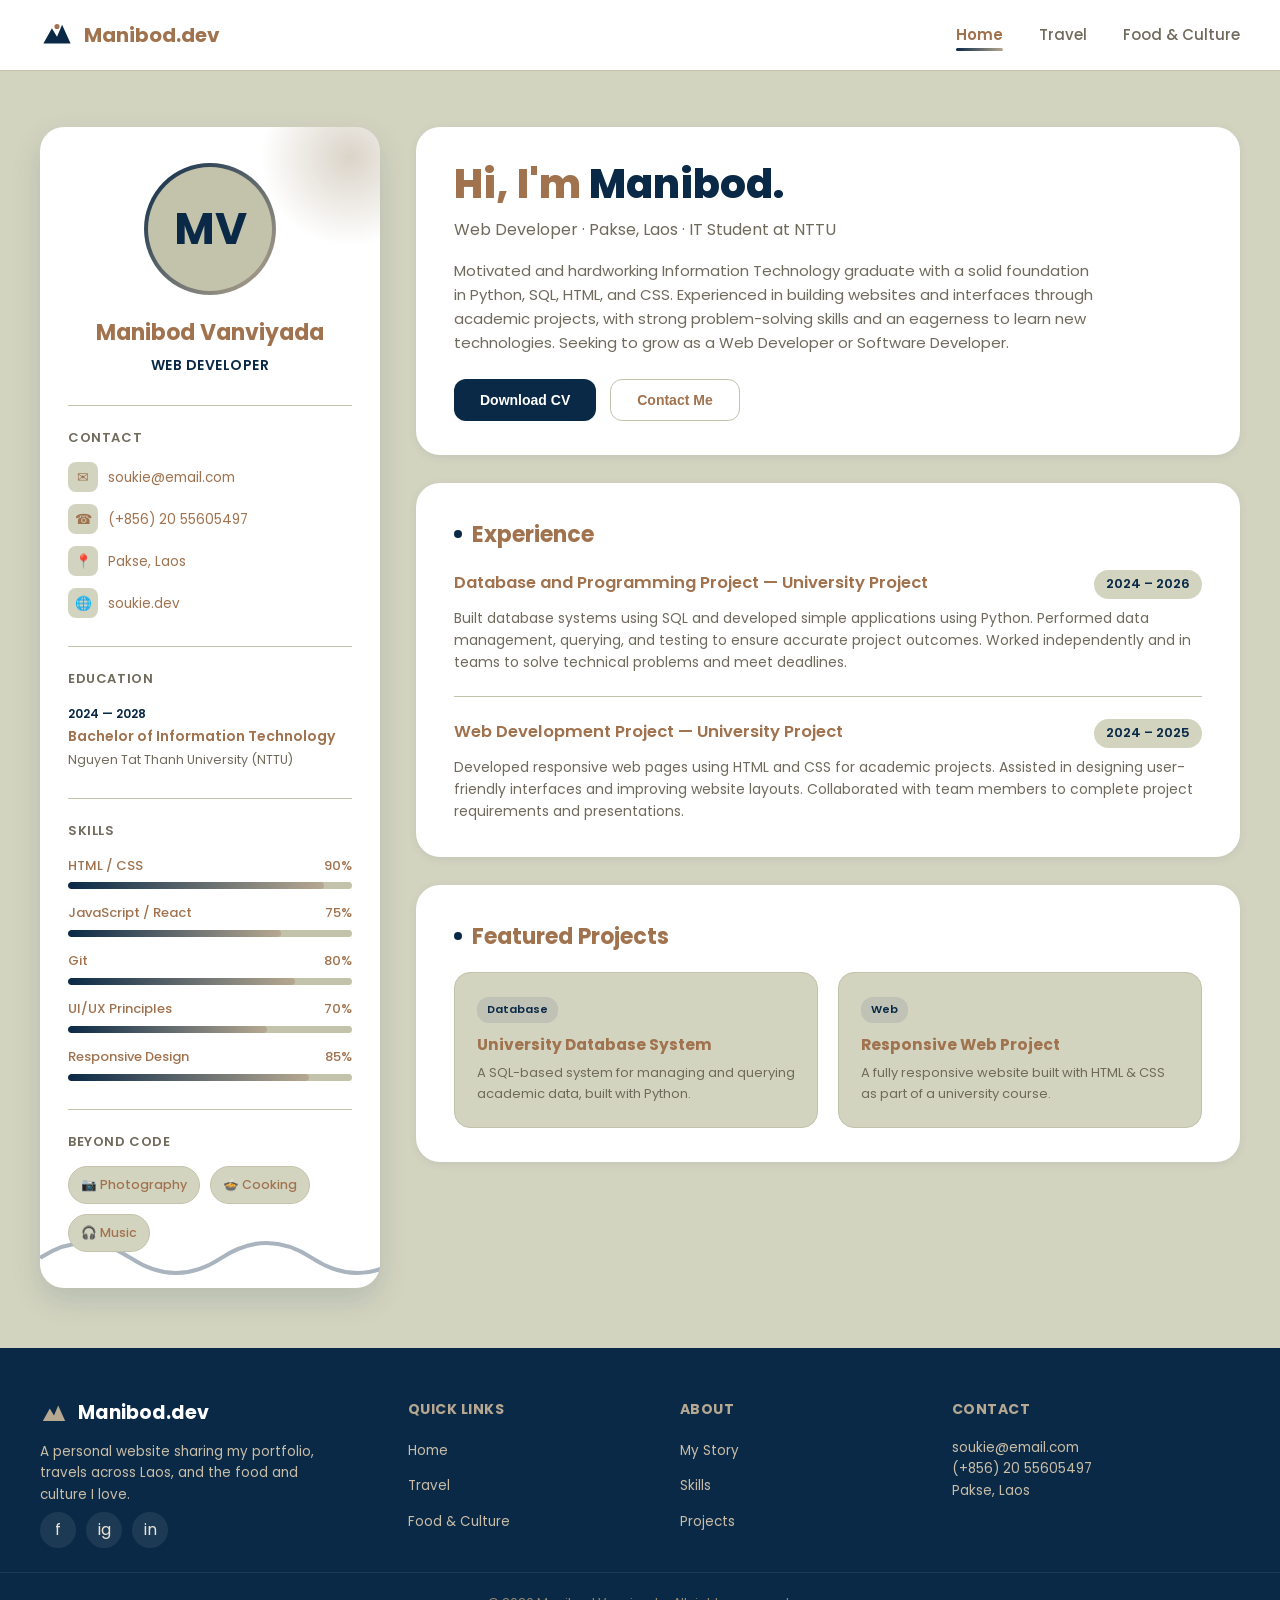
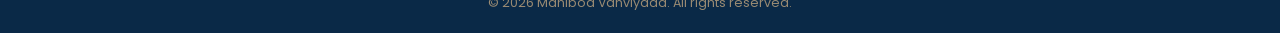
==== index.html @ 61a13a38 "Add files via upload" ====
<!DOCTYPE html>
<html lang="en">
<head>
<meta charset="UTF-8">
<meta name="viewport" content="width=device-width, initial-scale=1.0">
<title>Manibod Vanviyada — Portfolio</title>
<link rel="preconnect" href="https://fonts.googleapis.com">
<link href="https://fonts.googleapis.com/css2?family=Poppins:wght@300;400;500;600;700;800&display=swap" rel="stylesheet">
<link rel="stylesheet" href="styleID.css">
</head>
<body>

<header class="navbar">
  <div class="nav-inner">
    <a class="logo" href="#">
      <svg viewBox="0 0 40 40" fill="none" xmlns="http://www.w3.org/2000/svg">
        <path d="M4 30 L14 12 L20 22 L26 8 L36 30 Z" fill="#0A2947"/>
        <circle cx="20" cy="10" r="3" fill="#a0724e"/>
      </svg>
      Manibod.dev
    </a>
    <ul class="nav-links" id="navLinks">
      <li><a href="#" class="active">Home</a></li>
      <li><a href="#">Travel</a></li>
      <li><a href="#">Food &amp; Culture</a></li>
    </ul>
    <button class="hamburger" id="hamburgerBtn" aria-label="Menu">
      <span></span><span></span><span></span>
    </button>
  </div>
</header>

<div class="page-wrap">

  <!-- SIDEBAR -->
  <aside class="sidebar">
    <svg class="river-line" viewBox="0 0 300 70" preserveAspectRatio="none">
      <path d="M0 40 Q40 10 80 40 T160 40 T240 40 T320 40" stroke="#0A2947" stroke-width="4" fill="none"/>
    </svg>
    <div class="avatar-wrap">
      <div class="avatar-inner">MV</div>
    </div>
    <div class="side-name">Manibod Vanviyada</div>
    <div class="side-role">Web Developer</div>

    <div class="side-sec">
      <h4>Contact</h4>
      <div class="contact-item"><span class="ic">✉</span> soukie@email.com</div>
      <div class="contact-item"><span class="ic">☎</span> (+856) 20 55605497</div>
      <div class="contact-item"><span class="ic">📍</span> Pakse, Laos</div>
      <div class="contact-item"><span class="ic">🌐</span> soukie.dev</div>
    </div>

    <div class="side-sec">
      <h4>Education</h4>
      <div class="edu-item">
        <div class="yr">2024 — 2028</div>
        <div class="deg">Bachelor of Information Technology</div>
        <div class="school">Nguyen Tat Thanh University (NTTU)</div>
      </div>
    </div>

    <div class="side-sec">
      <h4>Skills</h4>
      <div class="skill-row">
        <div class="skill-top"><span>HTML / CSS</span><span>90%</span></div>
        <div class="skill-bar"><div class="skill-fill" style="width:90%"></div></div>
      </div>
      <div class="skill-row">
        <div class="skill-top"><span>JavaScript / React</span><span>75%</span></div>
        <div class="skill-bar"><div class="skill-fill" style="width:75%"></div></div>
      </div>
      <div class="skill-row">
        <div class="skill-top"><span>Git</span><span>80%</span></div>
        <div class="skill-bar"><div class="skill-fill" style="width:80%"></div></div>
      </div>
      <div class="skill-row">
        <div class="skill-top"><span>UI/UX Principles</span><span>70%</span></div>
        <div class="skill-bar"><div class="skill-fill" style="width:70%"></div></div>
      </div>
      <div class="skill-row">
        <div class="skill-top"><span>Responsive Design</span><span>85%</span></div>
        <div class="skill-bar"><div class="skill-fill" style="width:85%"></div></div>
      </div>
    </div>

    <div class="side-sec">
      <h4>Beyond Code</h4>
      <div class="interest-row">
        <span class="interest-chip">📷 Photography</span>
        <span class="interest-chip">🍲 Cooking</span>
        <span class="interest-chip">🎧 Music</span>
      </div>
    </div>
  </aside>

  <!-- MAIN CONTENT -->
  <main class="main-col">
    <section>
      <div class="intro-name">Hi, I'm <span>Manibod.</span></div>
      <div class="intro-role">Web Developer · Pakse, Laos · IT Student at NTTU</div>
      <p class="intro-text">Motivated and hardworking Information Technology graduate with a solid foundation in Python, SQL, HTML, and CSS. Experienced in building websites and interfaces through academic projects, with strong problem-solving skills and an eagerness to learn new technologies. Seeking to grow as a Web Developer or Software Developer.</p>
      <div class="intro-actions">
        <button class="btn btn-primary">Download CV</button>
        <button class="btn btn-outline">Contact Me</button>
      </div>
    </section>

    <section>
      <div class="section-title">Experience</div>
      <div class="exp-item">
        <div class="exp-top">
          <span class="exp-title">Database and Programming Project — University Project</span>
          <span class="exp-date">2024 – 2026</span>
        </div>
        <p class="exp-desc">Built database systems using SQL and developed simple applications using Python. Performed data management, querying, and testing to ensure accurate project outcomes. Worked independently and in teams to solve technical problems and meet deadlines.</p>
      </div>
      <div class="exp-item">
        <div class="exp-top">
          <span class="exp-title">Web Development Project — University Project</span>
          <span class="exp-date">2024 – 2025</span>
        </div>
        <p class="exp-desc">Developed responsive web pages using HTML and CSS for academic projects. Assisted in designing user-friendly interfaces and improving website layouts. Collaborated with team members to complete project requirements and presentations.</p>
      </div>
    </section>

    <section>
      <div class="section-title">Featured Projects</div>
      <div class="project-grid">
        <div class="project-card">
          <span class="project-tag">Database</span>
          <h4>University Database System</h4>
          <p>A SQL-based system for managing and querying academic data, built with Python.</p>
        </div>
        <div class="project-card">
          <span class="project-tag">Web</span>
          <h4>Responsive Web Project</h4>
          <p>A fully responsive website built with HTML &amp; CSS as part of a university course.</p>
        </div>
      </div>
    </section>
  </main>
</div>

<footer>
  <div class="footer-inner">
    <div>
      <div class="footer-logo">
        <svg width="28" height="28" viewBox="0 0 40 40" fill="none">
          <path d="M4 30 L14 12 L20 22 L26 8 L36 30 Z" fill="#b6a891"/>
        </svg>
        Manibod.dev
      </div>
      <p>A personal website sharing my portfolio, travels across Laos, and the food and culture I love.</p>
      <div class="social-icons">
        <a href="#">f</a><a href="#">ig</a><a href="#">in</a>
      </div>
    </div>
    <div>
      <h5>Quick Links</h5>
      <ul>
        <li><a href="#">Home</a></li>
        <li><a href="#">Travel</a></li>
        <li><a href="#">Food &amp; Culture</a></li>
      </ul>
    </div>
    <div>
      <h5>About</h5>
      <ul>
        <li><a href="#">My Story</a></li>
        <li><a href="#">Skills</a></li>
        <li><a href="#">Projects</a></li>
      </ul>
    </div>
    <div>
      <h5>Contact</h5>
      <p>soukie@email.com<br>(+856) 20 55605497<br>Pakse, Laos</p>
    </div>
  </div>
  <div class="copyright">© 2026 Manibod Vanviyada. All rights reserved.</div>
</footer>

<script src="script.js"></script>

</body>
</html>
---- styleID.css ----
:root{
  --primary:#0A2947;
  --secondary:#b6a891;
  --background:#D3D4C0;
  --text:#a0724e;
  --white:#FFFFFF;
  --border:#c3c2ab;
  --text-secondary:#6f6a5c;
  --shadow-sm: 0 2px 10px rgba(10,41,71,0.08);
  --shadow-md: 0 12px 30px rgba(10,41,71,0.14);
  --radius-lg: 24px;
  --radius-md: 16px;
  --radius-sm: 10px;
}
*{box-sizing:border-box; margin:0; padding:0;}
body{
  font-family:'Poppins', sans-serif;
  background: var(--background);
  color: var(--text);
  line-height:1.6;
}
a{text-decoration:none; color:inherit;}
ul{list-style:none;}
img{max-width:100%; display:block;}

/* ===== NAVBAR ===== */
header.navbar{
  position:sticky; top:0; z-index:100;
  background:var(--white);
  border-bottom:1px solid var(--border);
}
.nav-inner{
  max-width:1320px; margin:0 auto;
  display:flex; align-items:center; justify-content:space-between;
  padding:18px 40px;
}
.logo{
  display:flex; align-items:center; gap:10px;
  font-weight:700; font-size:20px; color:var(--text);
}
.logo svg{width:34px; height:34px;}
.nav-links{display:flex; gap:36px; align-items:center;}
.nav-links li a{
  font-weight:500; font-size:15px; color:var(--text-secondary);
  position:relative; padding-bottom:6px; transition:color .25s;
}
.nav-links li a:hover{color:var(--primary);}
.nav-links li a.active{color:var(--text); font-weight:600;}
.nav-links li a.active::after{
  content:''; position:absolute; left:0; bottom:0;
  width:100%; height:3px; border-radius:2px;
  background:linear-gradient(90deg, var(--primary), var(--secondary));
}
.hamburger{display:none; flex-direction:column; gap:5px; cursor:pointer; background:none; border:none;}
.hamburger span{width:26px; height:3px; background:var(--text); border-radius:3px;}

/* ===== LAYOUT ===== */
.page-wrap{
  max-width:1320px; margin:0 auto;
  padding:56px 40px 0;
  display:grid;
  grid-template-columns:340px 1fr;
  gap:36px;
  align-items:start;
}

/* ===== SIDEBAR ===== */
.sidebar{
  background:var(--white);
  border-radius:var(--radius-lg);
  box-shadow:var(--shadow-md);
  padding:36px 28px;
  position:relative;
  overflow:hidden;
}
.sidebar::before{
  content:'';
  position:absolute; top:-60px; right:-60px;
  width:180px; height:180px; border-radius:50%;
  background:radial-gradient(circle, var(--secondary) 0%, transparent 70%);
  opacity:.5;
}
.river-line{
  position:absolute; left:0; bottom:0; width:100%; height:70px;
  opacity:.35;
}
.avatar-wrap{
  position:relative; z-index:1;
  width:132px; height:132px; margin:0 auto 20px;
  border-radius:50%;
  background:linear-gradient(135deg, var(--primary), var(--secondary));
  padding:4px;
}
.avatar-wrap .avatar-inner{
  width:100%; height:100%; border-radius:50%;
  background:var(--border);
  display:flex; align-items:center; justify-content:center;
  font-size:44px; font-weight:700; color:var(--primary);
  overflow:hidden;
}
.side-name{
  position:relative; z-index:1;
  text-align:center; font-size:22px; font-weight:700; color:var(--text);
}
.side-role{
  position:relative; z-index:1;
  text-align:center; font-size:14px; color:var(--primary); font-weight:600;
  letter-spacing:.5px; text-transform:uppercase; margin-top:4px;
}
.side-sec{
  position:relative; z-index:1;
  margin-top:28px; padding-top:22px; border-top:1px solid var(--border);
}
.side-sec h4{
  font-size:13px; text-transform:uppercase; letter-spacing:.6px;
  color:var(--text-secondary); margin-bottom:14px; font-weight:600;
}
.contact-item{
  display:flex; align-items:center; gap:10px;
  font-size:13.5px; color:var(--text); margin-bottom:12px;
}
.contact-item .ic{
  width:30px; height:30px; border-radius:8px; background:var(--background);
  display:flex; align-items:center; justify-content:center; flex-shrink:0;
}
.edu-item{margin-bottom:14px;}
.edu-item .yr{font-size:12px; color:var(--primary); font-weight:600;}
.edu-item .deg{font-size:14px; font-weight:600; margin:2px 0;}
.edu-item .school{font-size:12.5px; color:var(--text-secondary);}

.skill-row{margin-bottom:14px;}
.skill-row .skill-top{
  display:flex; justify-content:space-between;
  font-size:13px; margin-bottom:6px; color:var(--text); font-weight:500;
}
.skill-bar{
  height:7px; background:var(--border); border-radius:6px; overflow:hidden;
}
.skill-fill{
  height:100%; border-radius:6px;
  background:linear-gradient(90deg, var(--primary), var(--secondary));
}

.interest-row{display:flex; gap:10px; flex-wrap:wrap;}
.interest-chip{
  display:flex; align-items:center; gap:6px;
  background:var(--background); border:1px solid var(--border);
  padding:8px 12px; border-radius:20px; font-size:12.5px; font-weight:500;
}

/* ===== MAIN CONTENT ===== */
.main-col section{
  background:var(--white);
  border-radius:var(--radius-lg);
  box-shadow:var(--shadow-sm);
  padding:34px 38px;
  margin-bottom:28px;
}
.section-title{
  font-size:22px; font-weight:700; color:var(--text);
  display:flex; align-items:center; gap:10px; margin-bottom:18px;
}
.section-title::before{
  content:''; width:8px; height:8px; border-radius:50%;
  background:var(--primary);
}
.intro-name{font-size:40px; font-weight:800; line-height:1.15;}
.intro-name span{color:var(--primary);}
.intro-role{font-size:16px; color:var(--text-secondary); margin:10px 0 16px;}
.intro-text{font-size:15px; color:var(--text-secondary); max-width:640px;}
.intro-actions{display:flex; gap:14px; margin-top:24px;}
.btn{
  padding:12px 26px; border-radius:12px; font-weight:600; font-size:14px;
  transition:all .25s; display:inline-block; cursor:pointer; border:none;
}
.btn-primary{background:var(--primary); color:#fff;}
.btn-primary:hover{background:#061c30; transform:translateY(-2px); box-shadow:var(--shadow-md);}
.btn-outline{background:transparent; border:1.5px solid var(--border); color:var(--text);}
.btn-outline:hover{border-color:var(--primary); color:var(--primary);}

.exp-item{
  padding-bottom:22px; margin-bottom:22px; border-bottom:1px solid var(--border);
}
.exp-item:last-child{border-bottom:none; margin-bottom:0; padding-bottom:0;}
.exp-top{display:flex; justify-content:space-between; align-items:baseline; flex-wrap:wrap; gap:6px;}
.exp-title{font-size:16.5px; font-weight:600;}
.exp-date{font-size:13px; color:var(--primary); font-weight:600; background:var(--background); padding:4px 12px; border-radius:20px;}
.exp-desc{font-size:14px; color:var(--text-secondary); margin-top:8px;}

.project-grid{display:grid; grid-template-columns:repeat(2, 1fr); gap:20px;}
.project-card{
  background:var(--background); border-radius:var(--radius-md);
  padding:22px; border:1px solid var(--border);
  transition:transform .25s, box-shadow .25s;
}
.project-card:hover{transform:translateY(-4px); box-shadow:var(--shadow-md);}
.project-tag{
  display:inline-block; font-size:11px; font-weight:600; color:var(--primary);
  background:rgba(10,41,71,.10); padding:4px 10px; border-radius:12px; margin-bottom:10px;
}
.project-card h4{font-size:15.5px; margin-bottom:6px;}
.project-card p{font-size:13px; color:var(--text-secondary);}

/* ===== FOOTER ===== */
footer{
  margin-top:60px; background:var(--primary); color:#e9e3d6;
}
.footer-inner{
  max-width:1320px; margin:0 auto; padding:50px 40px 24px;
  display:grid; grid-template-columns:1.4fr 1fr 1fr 1.2fr; gap:32px;
}
.footer-inner h5{font-size:14px; margin-bottom:16px; letter-spacing:.5px; text-transform:uppercase; color:var(--secondary);}
.footer-logo{display:flex; align-items:center; gap:10px; font-weight:700; font-size:19px; margin-bottom:12px; color:#fff;}
.footer-inner p{font-size:13.5px; color:#c9bda6; max-width:280px;}
.footer-inner ul li{margin-bottom:10px;}
.footer-inner ul li a{font-size:13.5px; color:#c9bda6; transition:color .2s;}
.footer-inner ul li a:hover{color:#fff;}
.social-icons{display:flex; gap:10px; margin-top:6px;}
.social-icons a{
  width:36px; height:36px; border-radius:50%; background:rgba(255,255,255,.08);
  display:flex; align-items:center; justify-content:center; transition:background .2s;
}
.social-icons a:hover{background:var(--secondary);}
.copyright{
  text-align:center; font-size:12.5px; color:#9a8b73;
  padding:20px 40px; border-top:1px solid rgba(255,255,255,.08);
}

/* ===== RESPONSIVE (Mobile 390px) ===== */
@media (max-width:900px){
  .nav-links{
    position:fixed; top:70px; left:0; right:0;
    background:var(--white); flex-direction:column; align-items:flex-start;
    padding:20px 30px; gap:18px; border-bottom:1px solid var(--border);
    transform:translateY(-150%); opacity:0; transition:all .3s; z-index:99;
  }
  .nav-links.open{transform:translateY(0); opacity:1;}
  .hamburger{display:flex;}
  .page-wrap{grid-template-columns:1fr; padding:32px 20px 0;}
  .main-col section{padding:26px 22px;}
  .intro-name{font-size:30px;}
  .project-grid{grid-template-columns:1fr;}
  .footer-inner{grid-template-columns:1fr 1fr; padding:40px 24px 20px;}
  .nav-inner{padding:16px 20px;}
}
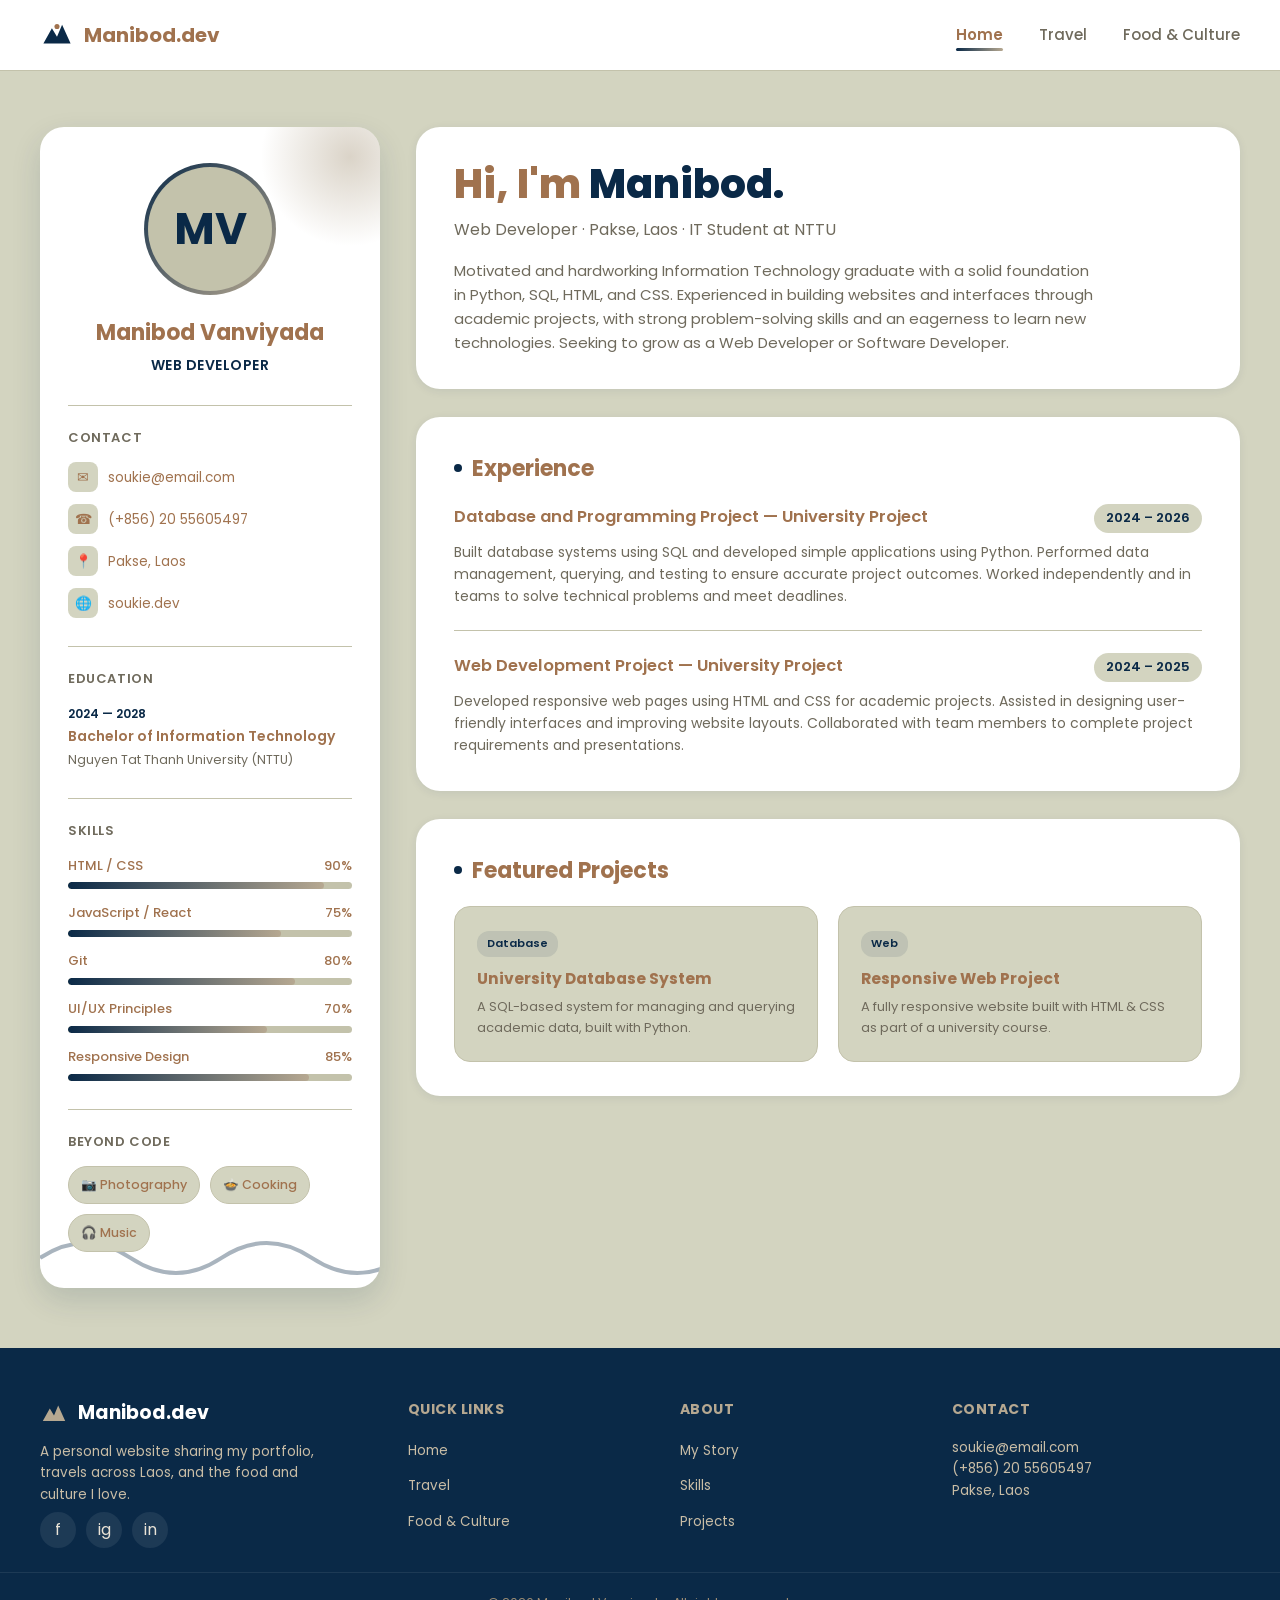
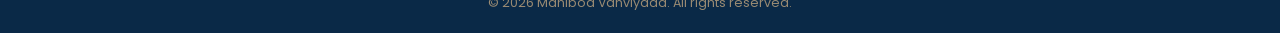
==== commit 67897b98: "Add files via upload" ====
--- a/index.html
+++ b/index.html
@@ -12,7 +12,7 @@
 
 <header class="navbar">
   <div class="nav-inner">
-    <a class="logo" href="#">
+    <a class="logo" href="index.html">
       <svg viewBox="0 0 40 40" fill="none" xmlns="http://www.w3.org/2000/svg">
         <path d="M4 30 L14 12 L20 22 L26 8 L36 30 Z" fill="#0A2947"/>
         <circle cx="20" cy="10" r="3" fill="#a0724e"/>
@@ -20,9 +20,9 @@
       Manibod.dev
     </a>
     <ul class="nav-links" id="navLinks">
-      <li><a href="#" class="active">Home</a></li>
-      <li><a href="#">Travel</a></li>
-      <li><a href="#">Food &amp; Culture</a></li>
+      <li><a href="index.html" class="active">Home</a></li>
+      <li><a href="TV.html">Travel</a></li>
+      <li><a href="food.html">Food &amp; Culture</a></li>
     </ul>
     <button class="hamburger" id="hamburgerBtn" aria-label="Menu">
       <span></span><span></span><span></span>
@@ -100,10 +100,6 @@
       <div class="intro-name">Hi, I'm <span>Manibod.</span></div>
       <div class="intro-role">Web Developer · Pakse, Laos · IT Student at NTTU</div>
       <p class="intro-text">Motivated and hardworking Information Technology graduate with a solid foundation in Python, SQL, HTML, and CSS. Experienced in building websites and interfaces through academic projects, with strong problem-solving skills and an eagerness to learn new technologies. Seeking to grow as a Web Developer or Software Developer.</p>
-      <div class="intro-actions">
-        <button class="btn btn-primary">Download CV</button>
-        <button class="btn btn-outline">Contact Me</button>
-      </div>
     </section>
 
     <section>
@@ -159,17 +155,17 @@
     <div>
       <h5>Quick Links</h5>
       <ul>
-        <li><a href="#">Home</a></li>
-        <li><a href="#">Travel</a></li>
-        <li><a href="#">Food &amp; Culture</a></li>
+        <li><a href="index.html">Home</a></li>
+        <li><a href="TV.html">Travel</a></li>
+        <li><a href="food.html">Food &amp; Culture</a></li>
       </ul>
     </div>
     <div>
       <h5>About</h5>
       <ul>
-        <li><a href="#">My Story</a></li>
-        <li><a href="#">Skills</a></li>
-        <li><a href="#">Projects</a></li>
+        <li><a href="index.html">My Story</a></li>
+        <li><a href="index.html">Skills</a></li>
+        <li><a href="index.html">Projects</a></li>
       </ul>
     </div>
     <div>
@@ -180,7 +176,7 @@
   <div class="copyright">© 2026 Manibod Vanviyada. All rights reserved.</div>
 </footer>
 
-<script src="script.js"></script>
+<script src="TV.js"></script>
 
 </body>
 </html>
